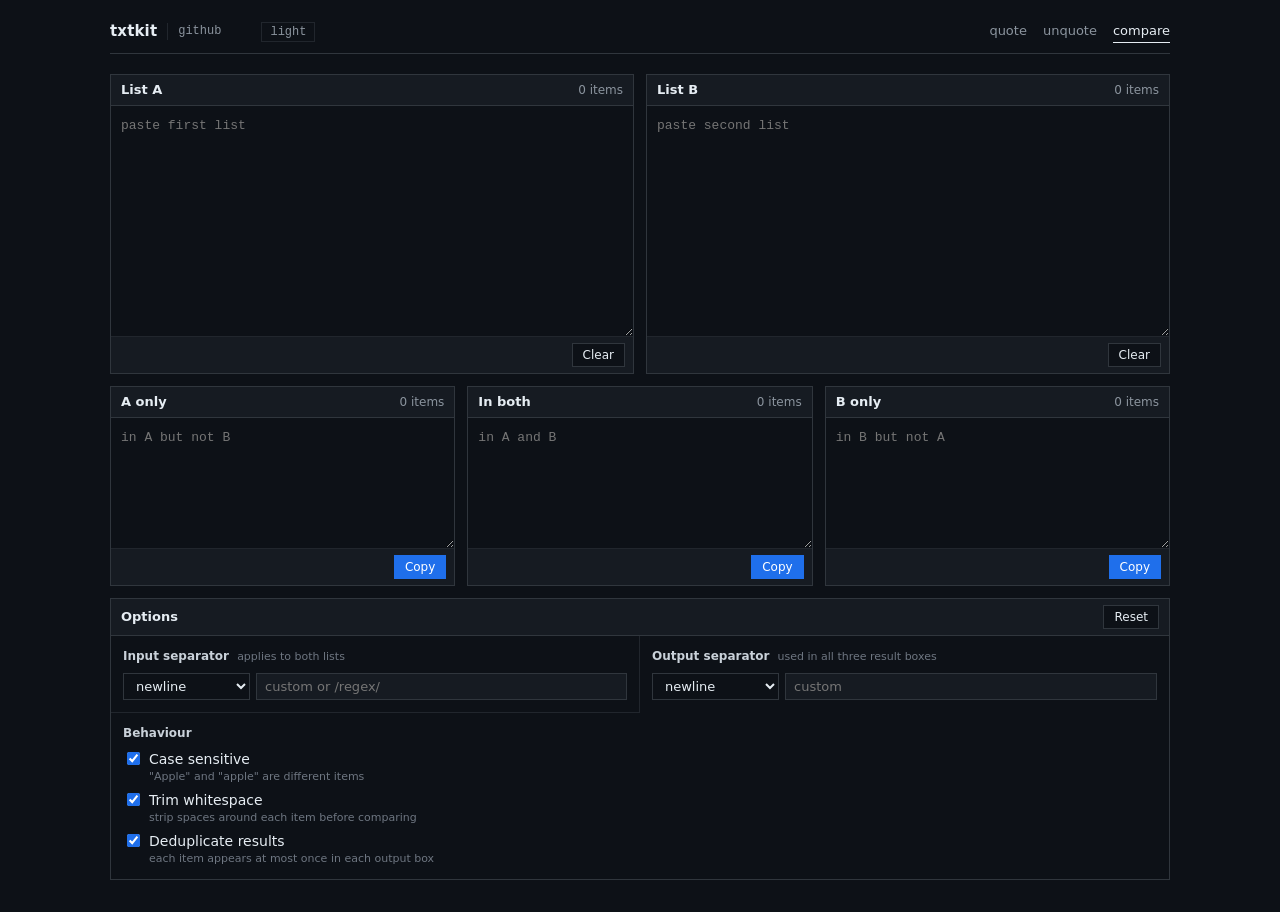
==== compare.html @ 862c88f7 "initial commit" ====
<!doctype html>
<html lang="en">
<head>
<meta charset="utf-8" />
<meta name="viewport" content="width=device-width,initial-scale=1" />
<meta http-equiv="Content-Security-Policy" content="default-src 'self'; style-src 'self' 'unsafe-inline'; script-src 'self' 'unsafe-inline'; connect-src 'none'; frame-ancestors 'none'; base-uri 'self'; form-action 'none';">
<title>compare &mdash; txtkit</title>
<script>
  try {
    if (localStorage.getItem('txtkit-theme') !== 'light')
      document.documentElement.setAttribute('data-theme','dark');
  } catch(e) {
    document.documentElement.setAttribute('data-theme','dark');
  }
</script>
<link rel="stylesheet" href="style.css">
</head>
<body>
<div class="wrap">

<div id="site-header"></div>

<div class="grid">
  <div class="box">
    <div class="box-head"><span class="label">List A</span><span class="count" id="aCount">0 items</span></div>
    <textarea id="inputA" placeholder="paste first list"></textarea>
    <div class="box-foot"><button id="clearA">Clear</button></div>
  </div>
  <div class="box">
    <div class="box-head"><span class="label">List B</span><span class="count" id="bCount">0 items</span></div>
    <textarea id="inputB" placeholder="paste second list"></textarea>
    <div class="box-foot"><button id="clearB">Clear</button></div>
  </div>
</div>

<div class="grid grid-3">
  <div class="box box-sm">
    <div class="box-head"><span class="label">A only</span><span class="count" id="aOnlyCount">0 items</span></div>
    <textarea id="aOnly" readonly placeholder="in A but not B"></textarea>
    <div class="box-foot"><button class="primary" id="copyA">Copy</button></div>
  </div>
  <div class="box box-sm">
    <div class="box-head"><span class="label">In both</span><span class="count" id="bothCount">0 items</span></div>
    <textarea id="both" readonly placeholder="in A and B"></textarea>
    <div class="box-foot"><button class="primary" id="copyBoth">Copy</button></div>
  </div>
  <div class="box box-sm">
    <div class="box-head"><span class="label">B only</span><span class="count" id="bOnlyCount">0 items</span></div>
    <textarea id="bOnly" readonly placeholder="in B but not A"></textarea>
    <div class="box-foot"><button class="primary" id="copyB">Copy</button></div>
  </div>
</div>

<div class="options">
  <div class="opt-head"><span>Options</span><button id="resetBtn">Reset</button></div>
  <div class="opt-grid">

    <div class="opt-cell">
      <span class="opt-label">Input separator <span class="hint">applies to both lists</span></span>
      <div class="sep-row">
        <select id="inSepKind">
          <option value="newline" selected>newline</option>
          <option value="comma">comma</option>
          <option value="comma-space">, (with space)</option>
          <option value="semicolon">semicolon</option>
          <option value="space">whitespace</option>
          <option value="tab">tab</option>
          <option value="pipe">pipe |</option>
          <option value="custom">custom</option>
          <option value="regex" title="complex patterns may freeze the tab">regex</option>
        </select>
        <input type="text" id="inSepCustom" placeholder="custom or /regex/" disabled>
      </div>
    </div>

    <div class="opt-cell">
      <span class="opt-label">Output separator <span class="hint">used in all three result boxes</span></span>
      <div class="sep-row">
        <select id="outSepKind">
          <option value="newline" selected>newline</option>
          <option value="comma">comma</option>
          <option value="comma-space">, (with space)</option>
          <option value="semicolon">semicolon</option>
          <option value="space">space</option>
          <option value="tab">tab</option>
          <option value="pipe">pipe |</option>
          <option value="custom">custom</option>
        </select>
        <input type="text" id="outSepCustom" placeholder="custom" disabled>
      </div>
    </div>

    <div class="opt-cell full">
      <span class="opt-label">Behaviour</span>
      <div class="checks">
        <label class="check">
          <input type="checkbox" id="caseSensitive" checked>
          <span>Case sensitive<small>"Apple" and "apple" are different items</small></span>
        </label>
        <label class="check">
          <input type="checkbox" id="trimItems" checked>
          <span>Trim whitespace<small>strip spaces around each item before comparing</small></span>
        </label>
        <label class="check">
          <input type="checkbox" id="dedupe" checked>
          <span>Deduplicate results<small>each item appears at most once in each output box</small></span>
        </label>
      </div>
    </div>

  </div>
</div>

</div>

<script src="shared_fn.js"></script>
<script>
(function(){
  const $ = id => document.getElementById(id);
  const inputA = $('inputA'), inputB = $('inputB');
  const aOnly = $('aOnly'), bOnly = $('bOnly'), both = $('both');
  const inSepKind = $('inSepKind'), inSepCustom = $('inSepCustom');
  const outSepKind = $('outSepKind'), outSepCustom = $('outSepCustom');
  const caseSensitive = $('caseSensitive'), trimItems = $('trimItems'), dedupe = $('dedupe');

  setupCopyButton($('copyA'), aOnly);
  setupCopyButton($('copyB'), bOnly);
  setupCopyButton($('copyBoth'), both);

  // ---- URL hash state (configuration only) ----
  function syncHash() {
    writeHashParams({
      is: inSepKind.value !== 'newline' ? inSepKind.value  : '',
      ic: inSepCustom.value || '',
      os: outSepKind.value !== 'newline' ? outSepKind.value : '',
      oc: outSepCustom.value || '',
      cs: caseSensitive.checked ? '' : '0',
      t:  trimItems.checked     ? '' : '0',
      d:  dedupe.checked        ? '' : '0',
    });
  }
  function loadHash() {
    const p = readHashParams();
    if (p.has('is')) inSepKind.value = p.get('is');
    if (p.has('ic')) inSepCustom.value = p.get('ic');
    if (p.has('os')) outSepKind.value = p.get('os');
    if (p.has('oc')) outSepCustom.value = p.get('oc');
    if (p.get('cs') === '0') caseSensitive.checked = false;
    if (p.get('t')  === '0') trimItems.checked = false;
    if (p.get('d')  === '0') dedupe.checked = false;
    syncSeparatorDisabled(inSepKind, inSepCustom, true);
    syncSeparatorDisabled(outSepKind, outSepCustom, false);
  }
  const debouncedSync   = makeDebounced(syncHash);
  const debouncedUpdate = makeDebounced(update, 150);

  function update(){
    const rawA = splitItems(inputA.value, inSepKind.value, inSepCustom.value);
    const rawB = splitItems(inputB.value, inSepKind.value, inSepCustom.value);

    // trim (if selected) + always drop empty before comparing
    const opts = { trim: trimItems.checked, skipEmpty: true };
    const A = processList(rawA, opts);
    const B = processList(rawB, opts);

    // comparison key
    const key = s => caseSensitive.checked ? s : s.toLowerCase();
    const setA = new Set(A.map(key));
    const setB = new Set(B.map(key));

    let aOnlyArr = A.filter(x => !setB.has(key(x)));
    let bOnlyArr = B.filter(x => !setA.has(key(x)));
    let bothArr  = A.filter(x =>  setB.has(key(x)));

    if (dedupe.checked) {
      const dedup = arr => {
        const seen = new Set();
        return arr.filter(x => {
          const k = key(x);
          if (seen.has(k)) return false;
          seen.add(k); return true;
        });
      };
      aOnlyArr = dedup(aOnlyArr);
      bOnlyArr = dedup(bOnlyArr);
      bothArr  = dedup(bothArr);
    }

    aOnly.value = joinItems(aOnlyArr, outSepKind.value, outSepCustom.value);
    bOnly.value = joinItems(bOnlyArr, outSepKind.value, outSepCustom.value);
    both.value  = joinItems(bothArr,  outSepKind.value, outSepCustom.value);

    $('aCount').textContent = pluralLabel(inputA.value.length ? rawA.length : 0);
    $('bCount').textContent = pluralLabel(inputB.value.length ? rawB.length : 0);
    $('aOnlyCount').textContent = pluralLabel(aOnlyArr.length);
    $('bOnlyCount').textContent = pluralLabel(bOnlyArr.length);
    $('bothCount').textContent  = pluralLabel(bothArr.length);
  }

  ['input','change'].forEach(ev => {
    [inputA, inputB].forEach(el => el.addEventListener(ev, () => { debouncedUpdate(); debouncedSync(); }));
    [inSepCustom, outSepCustom].forEach(el => el.addEventListener(ev, () => { update(); debouncedSync(); }));
    [caseSensitive, trimItems, dedupe, inSepKind, outSepKind].forEach(el => el.addEventListener(ev, () => {
      syncSeparatorDisabled(inSepKind, inSepCustom, true);
      syncSeparatorDisabled(outSepKind, outSepCustom, false);
      update();
      debouncedSync();
    }));
  });

  $('clearA').addEventListener('click', () => { inputA.value = ''; update(); inputA.focus(); });
  $('clearB').addEventListener('click', () => { inputB.value = ''; update(); inputB.focus(); });
  $('resetBtn').addEventListener('click', () => {
    caseSensitive.checked = true; trimItems.checked = true; dedupe.checked = true;
    inSepKind.value = 'newline'; outSepKind.value = 'newline';
    inSepCustom.value = ''; outSepCustom.value = '';
    inSepCustom.disabled = true; outSepCustom.disabled = true;
    update();
    syncHash();
  });

  loadHash();
  update();
})();
</script>
</body>
</html>
---- style.css ----
/* ---------- LIGHT  -------- */
:root {
  color-scheme: light;

  --bg:           #fff;
  --surface:      #f0f0f0;   /* box head,opt head */
  --surface-2:    #fafafa;   /* box-foot */
  --hover:        #eee;      /* button hover */

  --border:       #999;
  --border-2:     #ccc;
  --border-3:     #ddd;
  --border-input: #aaa;
  --border-btn:   #888;

  --text:         #111;
  --text-2:       #555;
  --text-3:       #666;
  --text-4:       #777;
  --text-5:       #888;

  --accent:       #222;
  --accent-fg:    #fff;
  --accent-hover: #444;

  --ok:           #2a7a2a;
  --ok-fg:        #fff;

  --disabled-bg:  #f0f0f0;
  --disabled-fg:  #999;

  --focus:        #444;
}

/* ---------- DARK --------------------- */
html[data-theme="dark"] {
  color-scheme: dark;

  --bg:           #0d1117;   
  --surface:      #161b22;   
  --surface-2:    #161b22;   
  --hover:        #21262d;   

  --border:       #30363d;   
  --border-2:     #21262d;   
  --border-3:     #21262d;   
  --border-input: #30363d;
  --border-btn:   #30363d;

  --text:         #e6edf3;   
  --text-2:       #c9d1d9;
  --text-3:       #8b949e;   
  --text-4:       #6e7681;
  --text-5:       #6e7681;

  --accent:       #1f6feb;   
  --accent-fg:    #ffffff;
  --accent-hover: #388bfd;

  --ok:           #238636;   
  --ok-fg:        #ffffff;

  --disabled-bg:  #161b22;
  --disabled-fg:  #6e7681;

  --focus:        #1f6feb;
}

/* ------------------------------- */

* { box-sizing: border-box; }
html, body { margin: 0; padding: 0; background: var(--bg); color: var(--text); }
body {
  font-family: system-ui, -apple-system, Segoe UI, Roboto, sans-serif;
  font-size: 14px;
  line-height: 1.4;
}
.wrap { max-width: 1100px; margin: 0 auto; padding: 20px; }

/* header / nav */
.site-head {
  display: flex; align-items: center; justify-content: space-between;
  border-bottom: 1px solid var(--border);
  margin-bottom: 20px;
  padding-bottom: 10px;
  flex-wrap: wrap;
  gap: 10px;
}
.brand {
  font-weight: 600; text-decoration: none; color: var(--text); font-size: 15px;
  letter-spacing: .01em;
}
.brand:hover { color: var(--text-3); }
.site-nav { display: flex; gap: 16px; flex-wrap: wrap; }
.site-nav a {
  text-decoration: none; color: var(--text-3); font-size: 13px;
  padding: 2px 0; border-bottom: 1px solid transparent;
}
.site-nav a:hover { color: var(--text); }
.site-nav a.active { color: var(--text); border-bottom-color: var(--text); }

.site-brand { display: flex; align-items: center; }
.site-brand .repo {
  font-family: ui-monospace, Menlo, Consolas, monospace;
  font-size: 12px;
  color: var(--text-3);
  text-decoration: none;
  margin-left: 10px;
  padding-left: 10px;
  border-left: 1px solid var(--border-2);
}
.site-brand .repo:hover { color: var(--text); }

.site-brand .theme-toggle {
  font-family: ui-monospace, Menlo, Consolas, monospace;
  font-size: 12px;
  color: var(--text-3);
  background: transparent;
  border: 1px solid var(--border-2);
  padding: 2px 8px;
  margin-left: 40px;
  cursor: pointer;
}
.site-brand .theme-toggle:hover {
  color: var(--text);
  border-color: var(--border);
}

.intro { color: var(--text-2); font-size: 13px; margin: 0 0 16px; }

/* generic boxes / grids */
.grid {
  display: grid;
  grid-template-columns: repeat(2, 1fr);
  gap: 12px;
  margin-bottom: 12px;
}
.grid-3 { grid-template-columns: repeat(3, 1fr); }

.box {
  border: 1px solid var(--border);
  background: var(--bg);
  display: flex; flex-direction: column;
  min-height: 300px;
}
.box.box-sm { min-height: 200px; }
.box.box-sm textarea { min-height: 80px; }
.box-head {
  display: flex; align-items: center; justify-content: space-between;
  padding: 6px 10px;
  border-bottom: 1px solid var(--border);
  background: var(--surface);
  font-size: 13px;
}
.box-head .label { font-weight: 600; }
.box-head .count { color: var(--text-3); font-size: 12px; }
textarea {
  flex: 1; width: 100%;
  border: 0; outline: 0; resize: vertical;
  padding: 10px;
  background: var(--bg); color: var(--text);
  font-family: ui-monospace, Menlo, Consolas, monospace;
  font-size: 13px; line-height: 1.5;
  min-height: clamp(100px, 25vh, 200px);
}
.box-foot {
  display: flex; justify-content: flex-end; gap: 6px;
  padding: 6px 8px;
  border-top: 1px solid var(--border-2);
  background: var(--surface-2);
}

button {
  font-family: inherit; font-size: 12px;
  padding: 4px 10px;
  border: 1px solid var(--border-btn);
  background: var(--bg); color: var(--text);
  cursor: pointer;
}
button:hover { background: var(--hover); }
button.primary {
  background: var(--accent); color: var(--accent-fg); border-color: var(--accent);
}
button.primary:hover {
  background: var(--accent-hover); border-color: var(--accent-hover);
}
button.flash {
  background: var(--ok); color: var(--ok-fg); border-color: var(--ok);
}

/* options panel */
.options { border: 1px solid var(--border); margin-bottom: 12px; }
.opt-head {
  padding: 6px 10px; border-bottom: 1px solid var(--border);
  background: var(--surface);
  font-size: 13px; font-weight: 600;
  display: flex; justify-content: space-between; align-items: center;
}
.opt-grid { display: grid; grid-template-columns: repeat(2, 1fr); gap: 0; }
.opt-cell {
  padding: 12px;
  border-right: 1px solid var(--border-3);
  border-bottom: 1px solid var(--border-3);
}
.opt-cell:nth-child(2n)        { border-right: 0; }
.opt-cell:nth-last-child(-n+2) { border-bottom: 0; }
.opt-cell.full                 { grid-column: 1/-1; border-right: 0; }

.opt-label {
  font-size: 12px; font-weight: 600; color: var(--text-2);
  margin-bottom: 8px; display: block;
}
.opt-label .hint { font-weight: 400; color: var(--text-4); font-size: 11px; margin-left: 4px; }

input[type=text], input[type=number], select {
  font-family: inherit; font-size: 13px;
  padding: 4px 8px;
  border: 1px solid var(--border-input);
  background: var(--bg); color: var(--text);
  outline: 0;
}
input[type=text]:focus,
input[type=number]:focus,
select:focus { border-color: var(--focus); }

/* quote chips */
.qpresets { display: flex; flex-wrap: wrap; gap: 4px; margin-bottom: 8px; }
.qchip {
  font-family: ui-monospace, Menlo, Consolas, monospace;
  font-size: 13px; line-height: 1;
  padding: 4px 8px;
  border: 1px solid var(--border-input);
  background: var(--bg); color: var(--text);
  cursor: pointer;
  min-width: 36px; text-align: center;
}
.qchip:hover { background: var(--hover); }
.qchip.active {
  background: var(--accent); color: var(--accent-fg); border-color: var(--accent);
}
.qchip:disabled { opacity: .4; cursor: not-allowed; }

.qrow { display: flex; gap: 8px; }
.qrow > div { flex: 1; }
.qrow .lab { font-size: 11px; color: var(--text-3); margin-bottom: 3px; }
.qrow input { width: 100%; font-family: ui-monospace, Menlo, Consolas, monospace; }
.qrow input:disabled { background: var(--disabled-bg); color: var(--disabled-fg); }

/* separator row */
.sep-row { display: flex; gap: 6px; }
.sep-row select { flex: 0 0 auto; }
.sep-row input  { flex: 1; }
.sep-row input:disabled { background: var(--disabled-bg); color: var(--disabled-fg); }

/* checkboxes */
.checks { display: flex; flex-direction: column; gap: 6px; }
.check { display: flex; align-items: flex-start; gap: 6px; cursor: pointer; }
.check input { margin-top: 2px; accent-color: var(--accent); }
.check small { display: block; color: var(--text-4); font-size: 11px; }

/* index landing */
.tool-list {
  display: grid;
  grid-template-columns: repeat(auto-fit, minmax(240px, 1fr));
  gap: 10px;
}
.tool-card {
  display: block;
  border: 1px solid var(--border);
  padding: 14px;
  text-decoration: none;
  color: var(--text);
  background: var(--bg);
}
.tool-card:hover { background: var(--surface-2); border-color: var(--text-2); }
.tool-card .t { font-weight: 600; margin-bottom: 4px; }
.tool-card .d { color: var(--text-3); font-size: 13px; }

/* footer note */
.foot-note {
  margin-top: 24px;
  color: var(--text-3);
  font-size: 13px;
  text-align: center;
}

@media (max-width: 760px) {
  .grid, .grid-3 { grid-template-columns: 1fr; }
  .opt-grid      { grid-template-columns: 1fr; }
  .opt-cell      { border-right: 0 !important; border-bottom: 1px solid var(--border-3) !important; }
  .opt-cell:last-child { border-bottom: 0 !important; }
}
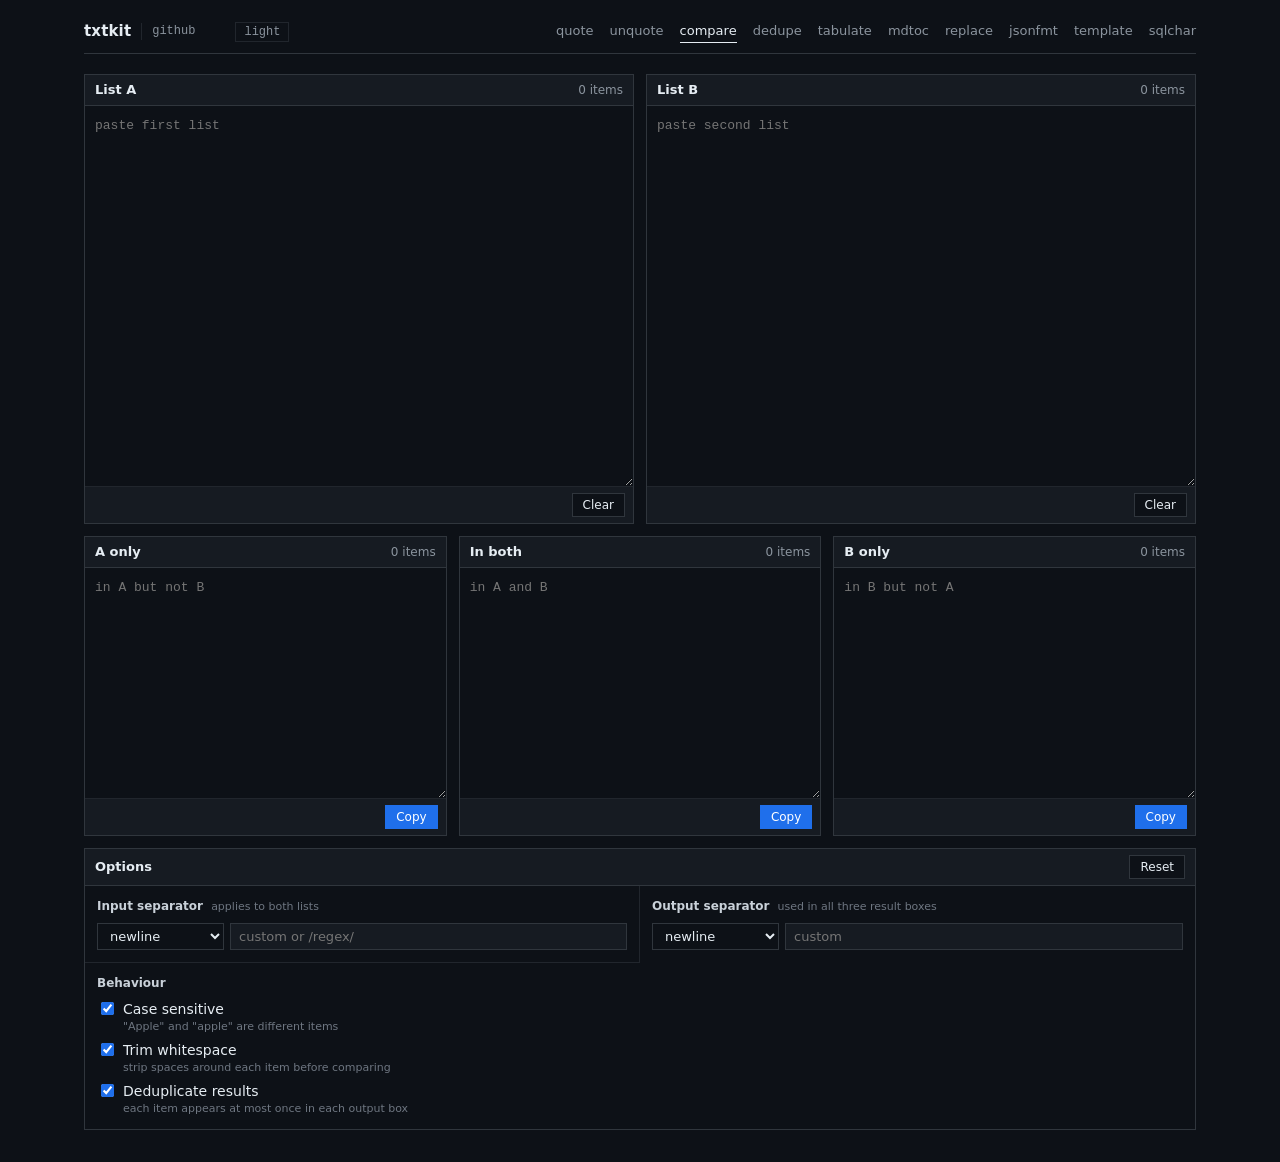
==== commit 973f866e: "add output separator: comma-newline" ====
--- a/compare.html
+++ b/compare.html
@@ -80,6 +80,7 @@
           <option value="newline" selected>newline</option>
           <option value="comma">comma</option>
           <option value="comma-space">, (with space)</option>
+          <option value="comma-newline">, (new line)</option>
           <option value="semicolon">semicolon</option>
           <option value="space">space</option>
           <option value="tab">tab</option>
--- a/style.css
+++ b/style.css
@@ -30,6 +30,8 @@
   --disabled-fg:  #999;
 
   --focus:        #444;
+
+  --mark:         #cce5ff;   /* sqlchar output highlight */
 }
 
 /* ---------- DARK --------------------- */
@@ -64,6 +66,8 @@
   --disabled-fg:  #6e7681;
 
   --focus:        #1f6feb;
+
+  --mark:         rgba(121, 192, 255, .30);
 }
 
 /* ------------------------------- */
@@ -75,7 +79,7 @@
   font-size: 14px;
   line-height: 1.4;
 }
-.wrap { max-width: 1100px; margin: 0 auto; padding: 20px; }
+.wrap { max-width: min(90%, 1400px); margin: 0 auto; padding: 20px; }
 
 /* header / nav */
 .site-head {
@@ -141,10 +145,12 @@
   border: 1px solid var(--border);
   background: var(--bg);
   display: flex; flex-direction: column;
-  min-height: 300px;
-}
-.box.box-sm { min-height: 200px; }
+  min-height: 450px;
+}
+.box.box-sm { min-height: 300px; }
 .box.box-sm textarea { min-height: 80px; }
+.box.preview-box{min-height:0;margin-bottom:12px;}
+.box.preview-box textarea{min-height:clamp(120px,30vh,320px);}
 .box-head {
   display: flex; align-items: center; justify-content: space-between;
   padding: 6px 10px;
@@ -163,6 +169,7 @@
   font-size: 13px; line-height: 1.5;
   min-height: clamp(100px, 25vh, 200px);
 }
+textarea:focus { outline: 1px solid var(--focus); outline-offset: -1px; }
 .box-foot {
   display: flex; justify-content: flex-end; gap: 6px;
   padding: 6px 8px;
@@ -196,6 +203,9 @@
   font-size: 13px; font-weight: 600;
   display: flex; justify-content: space-between; align-items: center;
 }
+.opt-head .dict-status{
+  font-weight:400;font-size:12px;color:var(--text-3);
+}
 .opt-grid { display: grid; grid-template-columns: repeat(2, 1fr); gap: 0; }
 .opt-cell {
   padding: 12px;
@@ -239,6 +249,64 @@
   background: var(--accent); color: var(--accent-fg); border-color: var(--accent);
 }
 .qchip:disabled { opacity: .4; cursor: not-allowed; }
+/* replace tool — subset picker (active chips above, filter + checkbox list below) */
+.subset-active{
+  display:flex;flex-wrap:wrap;gap:6px;
+  min-height:24px;
+  margin-bottom:10px;
+}
+.active-chip{
+  display:inline-flex;align-items:center;gap:4px;
+  padding:2px 4px 2px 8px;
+  border:1px solid var(--border-input);
+  background:var(--surface);
+  font-family:ui-monospace,Menlo,Consolas,monospace;
+  font-size:12px;
+}
+.active-chip-label{color:var(--text);}
+.active-chip-x{
+  border:0;background:transparent;
+  color:var(--text-3);
+  font-family:inherit;font-size:14px;line-height:1;
+  padding:0 4px;cursor:pointer;
+}
+.active-chip-x:hover{color:var(--text);background:transparent;}
+
+.subset-search{
+  display:flex;align-items:center;gap:10px;
+  margin-bottom:8px;
+}
+.subset-search input{flex:1;min-width:0;}
+.subset-stats{
+  font-size:11px;color:var(--text-4);
+  white-space:nowrap;
+}
+
+.subset-list{
+  max-height:280px;overflow-y:auto;
+  border:1px solid var(--border-3);
+  background:var(--bg);
+}
+.subset-row{
+  display:flex;align-items:center;gap:8px;
+  padding:4px 8px;
+  font-family:ui-monospace,Menlo,Consolas,monospace;
+  font-size:13px;
+  cursor:pointer;
+  border-bottom:1px solid var(--border-3);
+}
+.subset-row:last-child{border-bottom:0;}
+.subset-row:hover{background:var(--hover);}
+.subset-row input{margin:0;}
+.subset-row-label{flex:1;color:var(--text);}
+
+.subset-row-all{
+  border-bottom:1px solid var(--border);  /* heavier than regular row separator */
+  background:var(--surface);              /* faint tint */
+}
+.subset-row-all .subset-row-label{
+  font-style:italic;                      /* signal: synthetic, not a real subset name */
+}
 
 .qrow { display: flex; gap: 8px; }
 .qrow > div { flex: 1; }
@@ -257,6 +325,26 @@
 .check { display: flex; align-items: flex-start; gap: 6px; cursor: pointer; }
 .check input { margin-top: 2px; accent-color: var(--accent); }
 .check small { display: block; color: var(--text-4); font-size: 11px; }
+
+/* sqlchar: highlight layer behind the output textarea.
+   Built with text nodes only; user text is never parsed as HTML. */
+.hl-wrap { position: relative; flex: 1; display: flex; min-height: 0; }
+.hl-wrap textarea { position: relative; z-index: 1; background: transparent; }
+.hl-back {
+  position: absolute; top: 0; left: 0;
+  overflow: hidden; pointer-events: none;
+  padding: 10px;
+  font-family: ui-monospace, Menlo, Consolas, monospace;
+  font-size: 13px; line-height: 1.5;
+  white-space: pre-wrap; overflow-wrap: break-word;
+  color: transparent;
+}
+.hl-back mark { background: var(--mark); color: transparent; }
+.dialect-note { display: block; color: var(--text-4); font-size: 11px; margin-top: 6px; }
+.check-row { display: flex; align-items: flex-start; gap: 8px; }
+.check-row select { font-size: 12px; padding: 1px 4px; }
+.check-row input[type=text] { flex: 1; min-width: 0; font-family: ui-monospace, Menlo, Consolas, monospace; }
+.also-label { font-size: 13px; padding-top: 4px; white-space: nowrap; }
 
 /* index landing */
 .tool-list {
